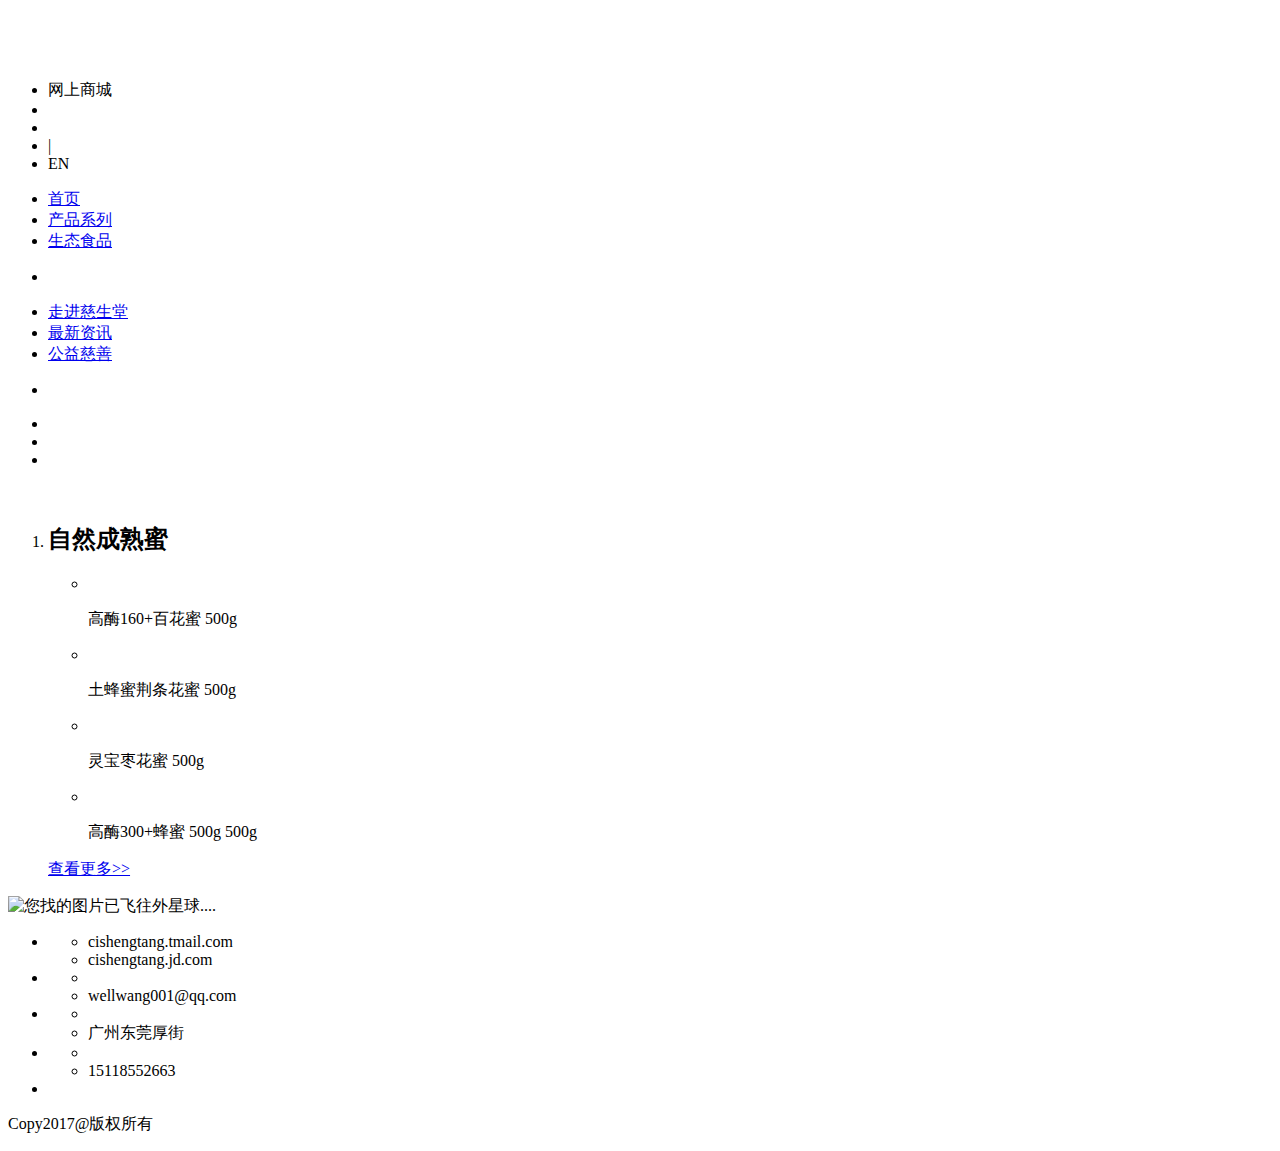
==== index.html @ 43051b07 "Create index.html" ====
<!DOCTYPE html>
<html lang="en">
<head>
    <meta charset="UTF-8">
    <title>慈生堂-官网</title>
    <link rel="stylesheet" type="text/css" href="http://yui.yahooapis.com/3.18.1/build/cssreset/cssreset-min.css">
    <link rel="stylesheet" href="css/header.css">
    <link rel="stylesheet" href="css/content.css">
    <link rel="stylesheet" href="css/footer.css">
</head>
<body>
<!--总高度 3295像素  header 高度750像素-->
    <div class="header">
            <!--logo高度为100px-->
        <div class="header-top-logo">
            <h1><img src="images/cst-logo.png" alt=""></h1>
            <div class="header-top-address">
                <ul>
                    <li>网上商城</li>
                    <li><img src="images/top-tip.png"  alt=""></li>
                    <li><img src="images/top-tip.png"  alt=""></li>
                    <li>|</li>
                    <li>EN</li>
                </ul>
            </div>
        </div>
        <!--导航标签高度51-->
        <div class="header-top-nav">
            <div class="header-top-nav-list">
                <ul>
                    <li><a href="index.html">首页</a></li>
                    <li><a href="product.html">产品系列</a></li>
                    <li><a href="food.html">生态食品</a></li>
                    <li><p><img src="images/bee.png" alt=""></p></li>
                    <li><a href="cishengtang.html">走进慈生堂</a></li>
                    <li><a href="news.html">最新资讯</a></li>
                    <li><a href="charity.html">公益慈善</a></li>
                </ul>
            </div>
        </div>
        <!--banner图高度600-->
        <div class="header-banner">
            <ul>
                <li><a href="#javascript"><img src="images/banner-1.jpg" alt=""></a></li>
                
            </ul>
            <div class="header-banner-list">
                <ul>
                    <li></li>
                    <li></li>
                    <li></li>
                </ul>
            </div>
        </div>
    </div>
<!--宽度是1195  高度是2398-->
    <div class="content">
        <div class="contentPro">
                    <div class="content-pro-info">
                        <img src="images/content-info.png" alt="">
                    </div>
                    <div class="content-pro-list">
                        <ol>
                            <li><h2>自然<span>成熟蜜</span></h2></li>
                            <div class="content-pro-list-duc">
                                <ul>
                                    <li><img src="images/pro-num1.jpg" alt=""><p>高酶160+百花蜜 500g</p></li>
                                    <li><img src="images/pro-num2.jpg" alt=""><p>土蜂蜜荆条花蜜 500g</p></li>
                                    <li><img src="images/pro-num3.jpg" alt=""><p>灵宝枣花蜜 500g</p></li>
                                    <li><img src="images/pro-num4.jpg" alt=""><p>高酶300+蜂蜜 500g 500g</p></li>
                                </ul>
                                <p><a href="#javascript">查看更多&gt;&gt;</a></p>
                            </div>
                        </ol>
                    </div>
                    <div class="content-pro-part">
                        <p><img src="images/down-banner.jpg" alt="您找的图片已飞往外星球...."></p>
                    </div>
        </div>
       
    </div>
<!--高度是166px-->
    <div class="footer">
       <div class="footer-nav">
            <ul>
                    <li>
                        <div class="footer-nav-shop">
                                <ul>
                                        <!-- 高度22px 宽度167px -->
                                        <li><span>cishengtang.tmail.com</span></li>
                                        <li><span>cishengtang.jd.com</span></li>
                                </ul>
                        </div>
                    </li>
                    <li>
                        <div class="footer-nav-email">
                            <ul>
                                <!-- 高度22px 宽度167px -->
                                <li>
                                    <img src="#" alt="">
                                </li>
                                <li>
                                    <span>wellwang001@qq.com</span>
                                </li>
                            </ul>
                        </div>
                    </li>
                    <li>
                       <div class="footer-nav-address">
                            <ul>
                                <li><img src="#" alt=""></li>
                                <li><span>广州东莞厚街</span></li>
                            </ul>
                       </div>
                    </li>
                    <li>
                        <div class="footer-nav-phone">
                            <ul>
                                <li><img src="#" alt=""></li>
                                <li><span>15118552663</span></li>
                            </ul>
                        </div>
                    </li>
                    <li><img src="images/QRCODE.PNG" alt=""></li>
                </ul>
       </div>
       <p>Copy2017@版权所有</p>
    </div>
</body>
</html>
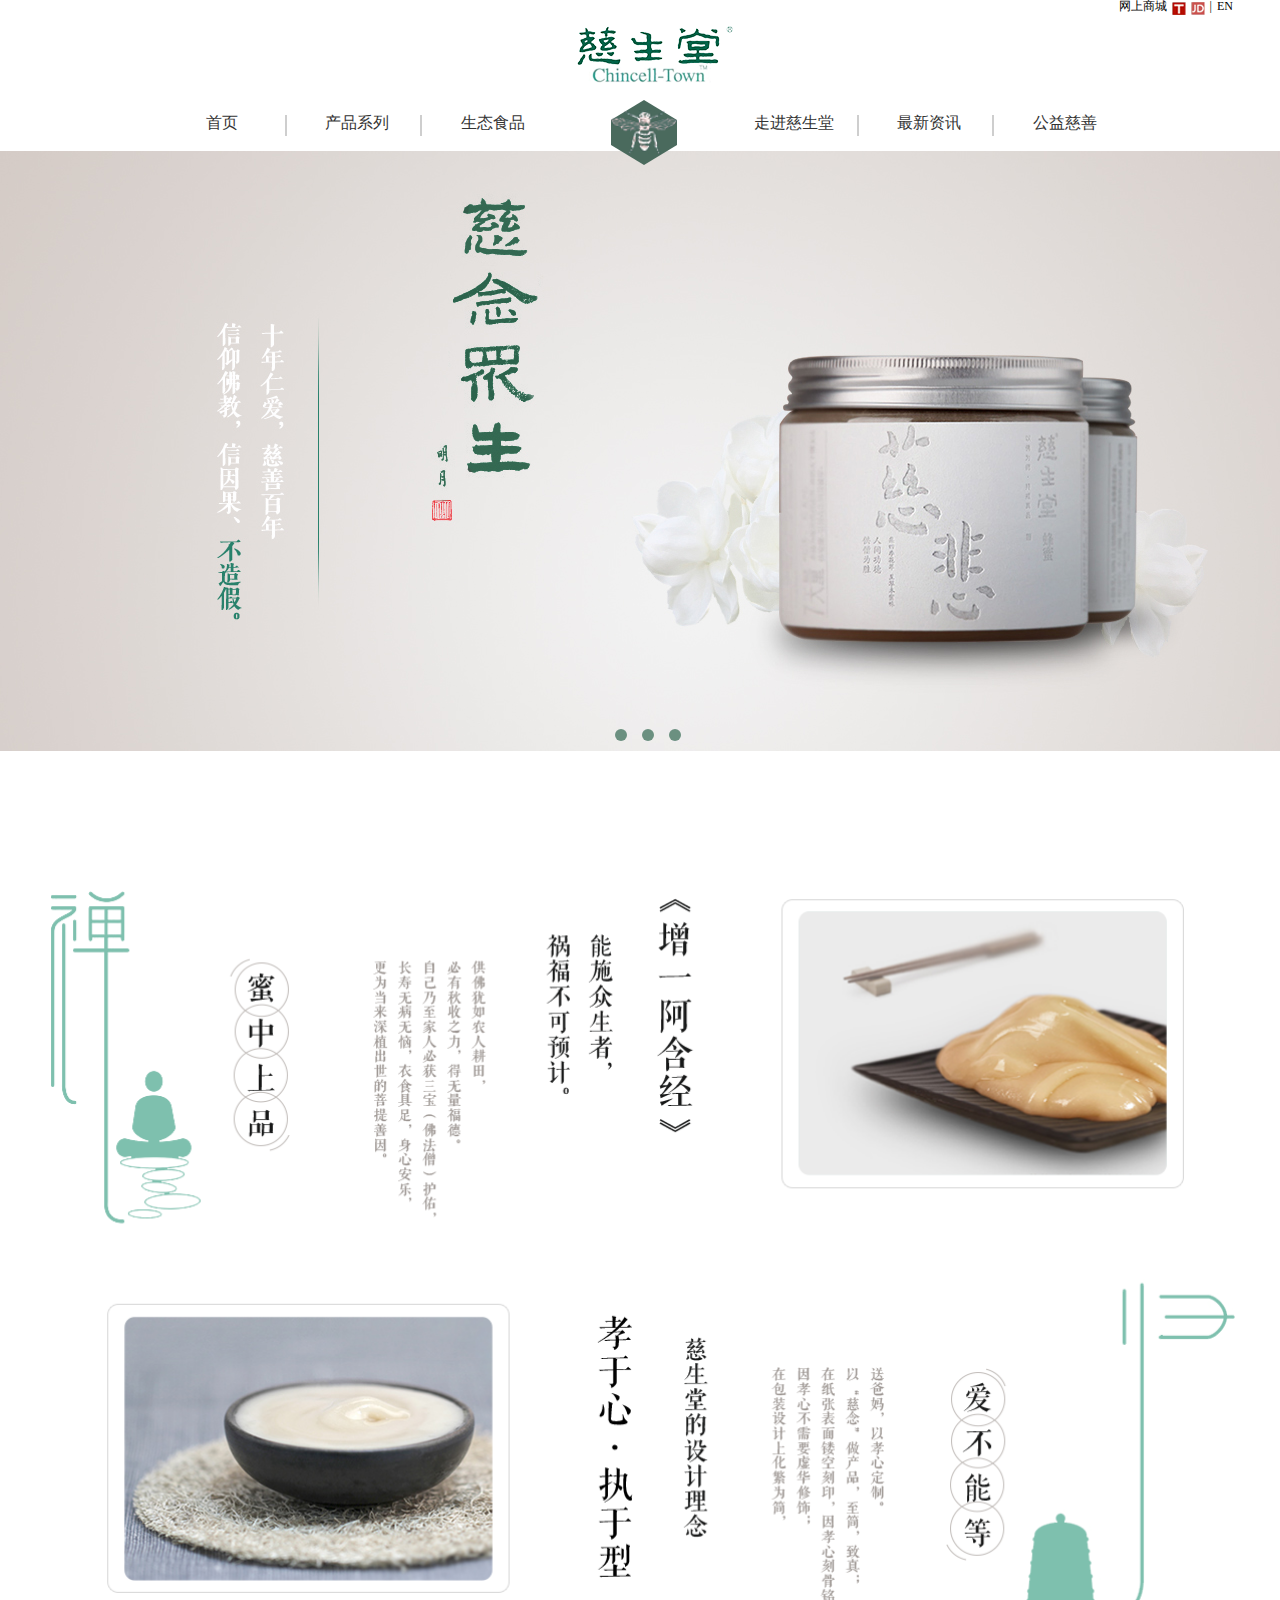
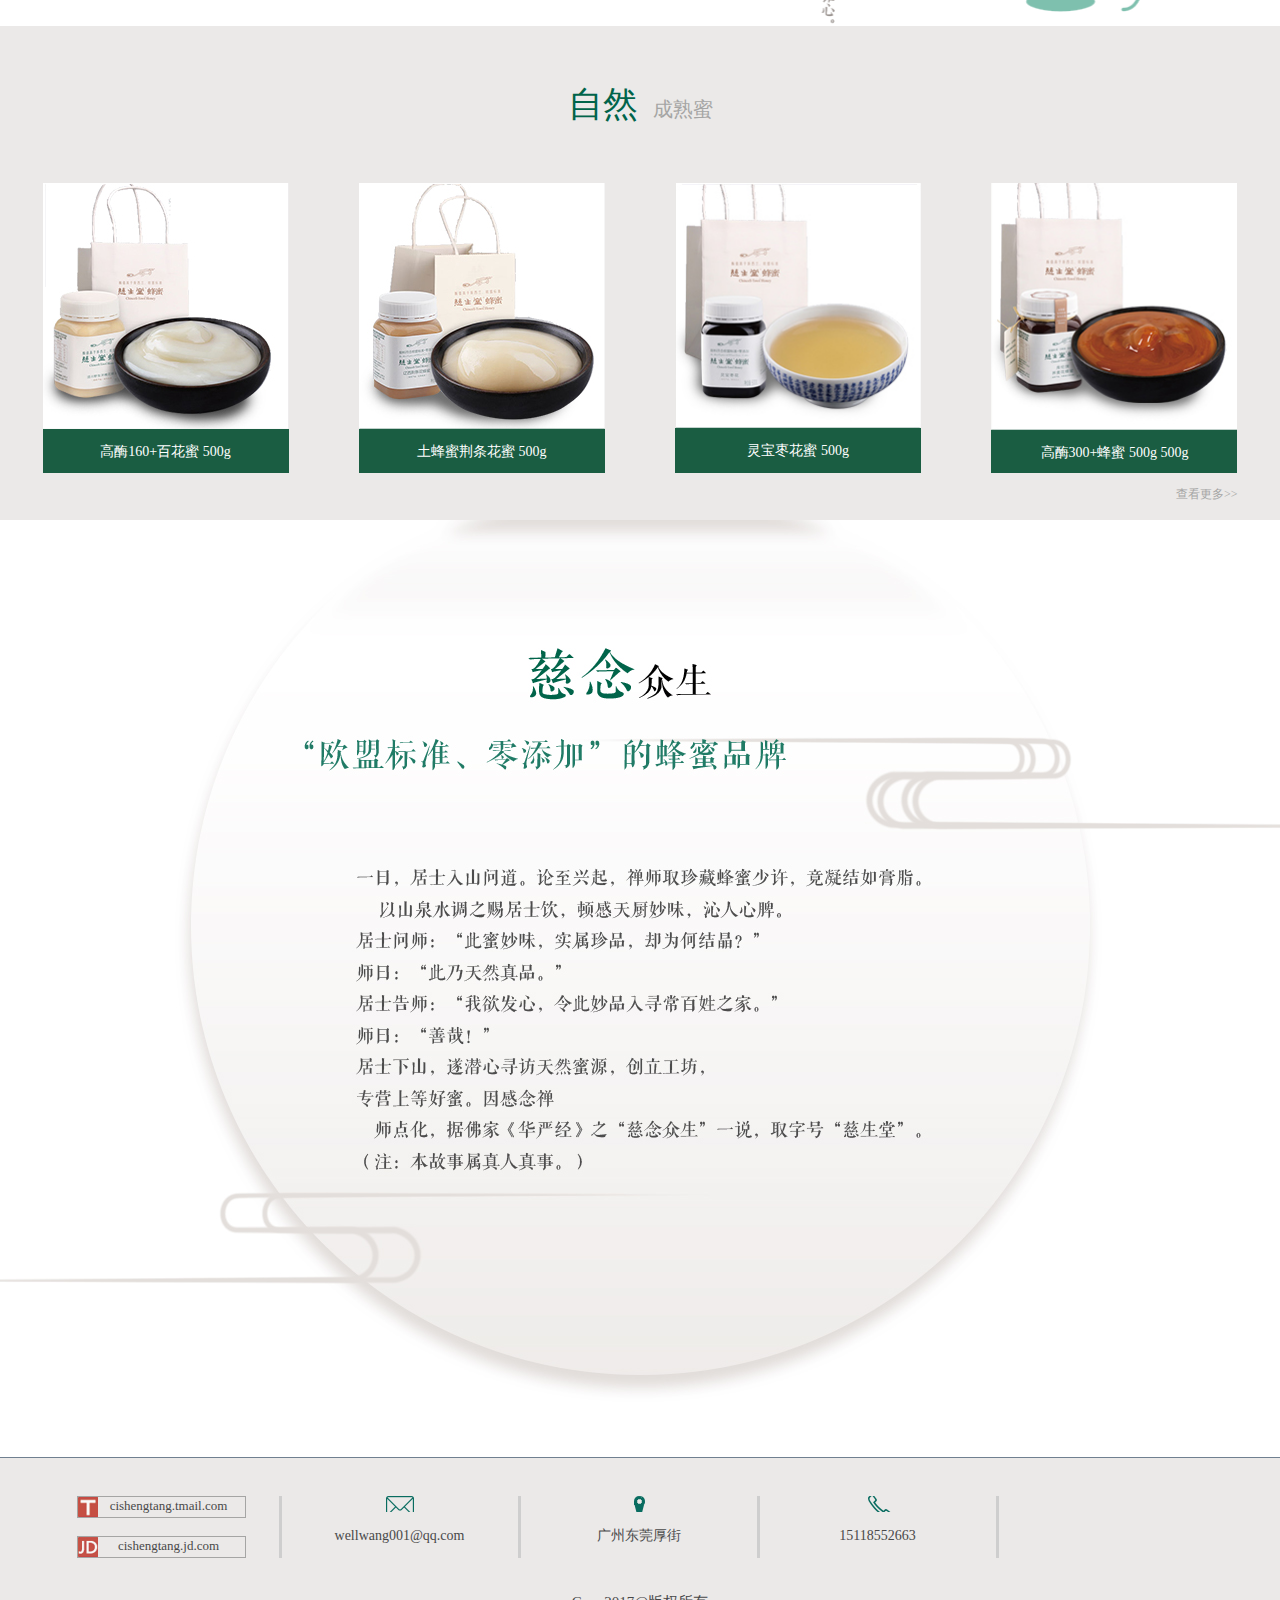
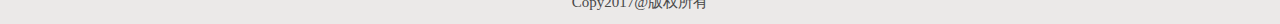
==== commit 5fd14cfc: "Update index.html" ====
--- a/index.html
+++ b/index.html
@@ -3,7 +3,7 @@
 <head>
     <meta charset="UTF-8">
     <title>慈生堂-官网</title>
-    <link rel="stylesheet" type="text/css" href="http://yui.yahooapis.com/3.18.1/build/cssreset/cssreset-min.css">
+    <link rel="stylesheet" type="text/css" href="css/base.css">
     <link rel="stylesheet" href="css/header.css">
     <link rel="stylesheet" href="css/content.css">
     <link rel="stylesheet" href="css/footer.css">
--- a/css/base.css
+++ b/css/base.css
@@ -0,0 +1,44 @@
+
+html, body, div, span, applet, object, iframe,
+h1, h2, h3, h4, h5, h6, p, blockquote, pre,
+a, abbr, acronym, address, big, cite, code,
+del, dfn, em, img, ins, kbd, q, s, samp,
+small, strike, strong, sub, sup, tt, var,
+b, u, i, center,
+dl, dt, dd, ol, ul, li,
+fieldset, form, label, legend,
+table, caption, tbody, tfoot, thead, tr, th, td,
+article, aside, canvas, details, embed,
+figure, figcaption, footer, header, hgroup,
+menu, nav, output, ruby, section, summary,
+time, mark, audio, video {
+    margin: 0;
+    padding: 0;
+    border: 0;
+    font-size: 100%;
+    font: inherit;
+    vertical-align: baseline;
+}
+/* HTML5 display-role reset for older browsers */
+article, aside, details, figcaption, figure,
+footer, header, hgroup, menu, nav, section {
+    display: block;
+}
+body {
+    line-height: 1;
+}
+ol, ul {
+    list-style: none;
+}
+blockquote, q {
+    quotes: none;
+}
+blockquote:before, blockquote:after,
+q:before, q:after {
+    content: '';
+    content: none;
+}
+table {
+    border-collapse: collapse;
+    border-spacing: 0;
+}--- a/css/header.css
+++ b/css/header.css
@@ -0,0 +1,229 @@
+a{
+    text-decoration: none;
+}
+.header{
+    width: 100%;
+    height: 750px;
+    /*height: 0.227%;*/
+    /*background-color: teal;*/
+}
+.header-top-logo{
+    width: 1195px;
+    height: 100px;
+    margin: 0 auto;
+    /*background-color: darkred;*/
+    position: relative;
+
+}
+.header-top-address {
+    width: 124px;
+    height: 16px;
+    /*background-color: yellow;*/
+    float: right;
+    overflow: hidden;
+}
+.header-top-address>ul>li{
+    font-size: 12px;
+    float: left;
+    display: inline;
+    margin-left: 5px;
+    cursor: pointer;
+}
+.header-top-address>ul>li:nth-child(2){
+    margin-top: 2px;
+}
+.header-top-address>ul>li:nth-child(3){
+    margin-top: -24px;
+}
+.header-top-logo>h1{
+    position: absolute;
+    display: inline;
+    margin-top: 26px;
+    left: 50%;
+    margin-left: -63px;
+
+}
+
+
+.header-top-nav{
+    width: 100%;
+    height: 51px;
+    /*background-color: tan;*/
+}
+.header-top-nav-list{
+    width: 1195px;
+    height: 100%;
+    /*background-color: orangered;*/
+    margin: 0 auto;
+    padding-left: 109px;
+    padding-right: 109px;
+    box-sizing: border-box;
+}
+.header-top-nav-list>ul>li{
+    float: left;
+    width: 127px;
+    height: 51px;
+    /*background-color: green;*/
+    margin-left: 8px;
+    text-align: center;
+    /*border-right: 2px solid #cecece;*/
+    /*box-sizing: border-box;*/
+}
+/* .header-top-nav-list>ul>li:hover{
+    border-bottom: 5px solid #e6a64c;
+    box-sizing: border-box;
+} */
+.header-top-nav-list>ul>li:nth-child(1):hover{
+    border-bottom: 5px solid #e6a64c;
+    box-sizing: border-box;
+}
+.header-top-nav-list>ul>li:nth-child(2):hover{
+    border-bottom: 5px solid #e6a64c;
+    box-sizing: border-box;
+}
+.header-top-nav-list>ul>li:nth-child(3):hover{
+    border-bottom: 5px solid #e6a64c;
+    box-sizing: border-box;
+}
+.header-top-nav-list>ul>li:nth-child(5):hover{
+    border-bottom: 5px solid #e6a64c;
+    box-sizing: border-box;
+}
+.header-top-nav-list>ul>li:nth-child(6):hover{
+    border-bottom: 5px solid #e6a64c;
+    box-sizing: border-box;
+}
+.header-top-nav-list>ul>li:nth-child(7):hover{
+    border-bottom: 5px solid #e6a64c;
+    box-sizing: border-box;
+}
+.header-top-nav-list>ul>li>a{
+    display: inline-block;
+    width: 100%;
+    height: 21px;
+    margin-top: 15px;
+    border-right: 2px solid #cecece;
+    box-sizing: border-box;
+    color: #333333;
+}
+.header-top-nav-list>ul>li:nth-child(3)>a{
+    border-right: 0 solid red;
+}
+.header-top-nav-list>ul>li:nth-child(7)>a{
+    border-right: 0 solid red;
+}
+.header-top-nav-list>ul>li:nth-child(4){
+    width: 159px;
+    height: 51px;
+    /*background-color: rebeccapurple;*/
+
+
+}
+.header-top-nav-list>ul>li:nth-child(4)>p{
+    width: 66px;
+    height: 25px;
+    background: #4a6a5d;
+    position: relative;
+    left: 50%;
+    margin-left: -33px;
+    margin-top: 20px;
+
+}
+.header-top-nav-list>ul>li:nth-child(4)>p>img{
+    width: 100%;
+    margin-top: -10px;
+    z-index: 995;
+    position: relative;
+}
+.header-top-nav-list>ul>li:nth-child(4)>p:before{
+    content: "";
+    position: absolute;
+    top: -20px;
+    left: 0;
+    width: 0;
+    height: 0;
+    border-left: 33px solid transparent;
+    border-right: 33px solid transparent;
+    border-bottom: 20px solid #4a6a5d;
+
+}
+.header-top-nav-list>ul>li:nth-child(4)>p:after{
+    content: "";
+    position: absolute;
+    bottom: -20px;
+    left: 0;
+    width: 0;
+    height: 0;
+    border-left: 33px solid transparent;
+    border-right: 33px solid transparent;
+    border-top: 20px solid #4a6a5d;
+
+
+}
+/* 代码写6边形 */
+/*#hexagon {*/
+    /*width: 100px;*/
+    /*height: 55px;*/
+    /*background: red;*/
+    /*position: relative;*/
+/*}*/
+/*#hexagon:before {*/
+    /*content: "";*/
+    /*position: absolute;*/
+    /*top: -25px;*/
+    /*left: 0;*/
+    /*width: 0;*/
+    /*height: 0;*/
+    /*border-left: 50px solid transparent;*/
+    /*border-right: 50px solid transparent;*/
+    /*border-bottom: 25px solid red;*/
+/*}*/
+/*#hexagon:after {*/
+    /*content: "";*/
+    /*position: absolute;*/
+    /*bottom: -25px;*/
+    /*left: 0;*/
+    /*width: 0;*/
+    /*height: 0;*/
+    /*border-left: 50px solid transparent;*/
+    /*border-right: 50px solid transparent;*/
+    /*border-top: 25px solid red;*/
+/*}*/
+.header-banner{
+    width: 100%;
+    height: 600px;
+    background-color: indianred;
+}
+.header-banner>ul>li{
+    text-align: center;
+}
+.header-banner>ul>li>a>img{
+    height: 100%;
+    margin: 0 -100%;
+}
+.header-banner-list{
+    width: 81px;
+    height: 12px;
+    position: relative;
+    margin: 0 auto;
+      z-index: 3;
+   
+}
+.header-banner-list>ul{
+    position: absolute;
+    bottom: 25px;
+}
+.header-banner-list>ul>li{
+    width: 12px;
+    height: 12px;
+    float: left;
+    margin-left: 15PX;
+    background-color: #6b9080;
+    border-radius: 50%;
+    cursor: pointer;
+  
+}
+.header-banner-list>ul>li:hover{
+    border:2px solid #e6a64c;
+    box-sizing: border-box;
+}--- a/css/content.css
+++ b/css/content.css
@@ -0,0 +1,102 @@
+.content{
+    width: 100%;
+    height: 2308px;
+    background-color:thistle;
+   
+}
+.contentPro{
+    width: 100%;
+    height: 738px;
+    background-color: white;
+    height: 947px;
+}
+/* 顶部高度100px 图片高度738px */
+.content-pro-info{
+    width: 1195px;
+    height: 876px;
+    background-color: #fff;
+    margin: 0 auto;
+}
+.content-pro-info>img{
+    width: 100%;
+    margin-top: 100px;
+}
+.content-pro-list{
+    width: 100%;
+    height: 494px;
+    background-color:#ebe9e8;
+}
+.content-pro-list>ol{
+  width: 1195px;
+  height: 494px;
+  /* background-color: saddlebrown; */
+  margin: 0 auto;
+}
+.content-pro-list>ol>li{
+    width: 1195px;
+    height: 157px;
+    /* background-color: rebeccapurple; */
+    text-align: center;
+}
+.content-pro-list>ol>li>h2{
+    font-size: 35px;
+    line-height: 157px;
+    color: #00644a;
+    display: inline-block;
+    margin: 0 -100%;
+}
+.content-pro-list>ol>li>h2>span{
+    font-size: 20px;
+    margin-left: 15px;
+    color: #a5a5a4;
+}
+.content-pro-list-duc{
+    width: 1195px;
+    height: 337px;
+    /* background-color:royalblue; */
+}
+.content-pro-list-duc>ul{
+    display: flex;
+    justify-content: space-between;
+}
+.content-pro-list-duc>ul>li{
+    width: 246px;
+    height: 290px;
+    background-color: #1a5d42;
+    float: left;
+}
+.content-pro-list-duc>ul>li>img{
+    width: 100%;
+
+}
+.content-pro-list-duc>ul>li>p{
+    color: white;
+    font-size: 14px;
+    text-align: center;
+    bottom: 10px;
+    line-height: 40px;
+}
+.content-pro-list-duc>p{
+    font-size: 12px;
+    float:right;
+    margin-top: 15px;
+    bottom: 5px
+  
+}
+.content-pro-list-duc>p>a{
+    color: #a5a5a4;
+}
+/* 下面广告部分 */
+.content-pro-part{
+    width: 100%;
+    height: 938px;
+    background-color: slategray;
+
+}
+.content-pro-part>p{
+    text-align: center;
+}
+.content-pro-part>p>img{
+    height: 100%;
+    margin: 0 -100%;
+}--- a/css/footer.css
+++ b/css/footer.css
@@ -0,0 +1,116 @@
+.footer{
+
+    width: 100%;
+    height: 166px;
+    background-color: #ebe9e8;
+    text-align: center;
+}
+.footer>p{
+    font-size: 15px;
+    color: #484848;
+}
+.footer-nav{
+    width: 1195px;
+    height: 137px;
+    /* background-color: rebeccapurple; */
+    margin: 0 auto;
+    
+}
+.footer-nav>ul>li{
+    width: 239px;
+    height: 62px;
+    /* background-color:turquoise; */
+    float: left;
+    border-right: 3px solid #cecece;
+    box-sizing: border-box;
+    margin-top: 37.5px;
+}
+.footer-nav>ul>li:nth-child(2)>p{
+    background: url(../images/address.png) no-repeat 0 0;
+}
+
+
+
+.footer-nav-shop{
+    width: 236px;
+    height: 62px;
+    /* background-color:tomato; */
+}
+.footer-nav-shop>ul>li{
+    width: 167px;
+    height: 20px;
+    border: 1px solid #a5a5a4;
+   
+}
+.footer-nav>ul>li:nth-child(5){
+    width: 236px;
+    height: 100px;
+    border-right: none;
+    margin-top: 18.5px;
+}
+.footer-nav>ul>li:nth-child(5)>img{
+    height: 100%;
+}
+.footer-nav-shop>ul>li:nth-child(1){
+    width: 167px;
+    height: 20px;
+    text-align: center;
+    background: url(../images/down-tip.png) no-repeat;
+    margin-left: 34px;
+}
+.footer-nav-shop>ul>li:nth-child(1)>span{
+    width: 167px;
+    height: 20px;
+    font-size: 13px;
+    color: #484848;
+    line-height: 17px;
+    margin-bottom: 3px;
+    margin-left: 15px;
+}
+.footer-nav-shop>ul>li:nth-child(2){
+    width: 167px;
+    height: 20px;
+    text-align: center;
+    background: url(../images/down-tip.png) no-repeat 0 -26px;
+    margin-top: 18px;
+    margin-left: 34px;
+}
+.footer-nav-shop>ul>li:nth-child(2)>span{
+    width: 167px;
+    height: 20px;
+    font-size: 13px;
+    color: #484848;
+    line-height: 17px;
+    margin-bottom: 3px;
+    margin-left: 15px;
+}
+.footer-nav-email>ul>li:nth-child(1){
+   margin-left: 104px;
+   margin-bottom: 15px;
+   margin-top: 0px;
+    background: url(../images/adress.png) no-repeat 0 -38px ;
+}
+.footer ul li span{
+     color: #484848;
+}
+.footer-nav-email>ul>li:nth-child(2)>span{
+    font-size: 14px;
+   
+}
+.footer-nav-address>ul>li:nth-child(1){
+    background: url(../images/adress.png) no-repeat 0 0;
+    margin-left: 104px;
+   margin-bottom: 15px;
+    
+}
+.footer-nav-address>ul>li:nth-child(2)>span{
+    font-size: 14px;
+}
+.footer-nav-phone>ul>li:nth-child(1){
+    background: url(../images/adress.png) no-repeat 0 -67px;
+    margin-left: 104px;
+   margin-bottom: 15px;
+}
+.footer-nav-phone>ul>li:nth-child(2)>span{
+    font-size: 14px;
+}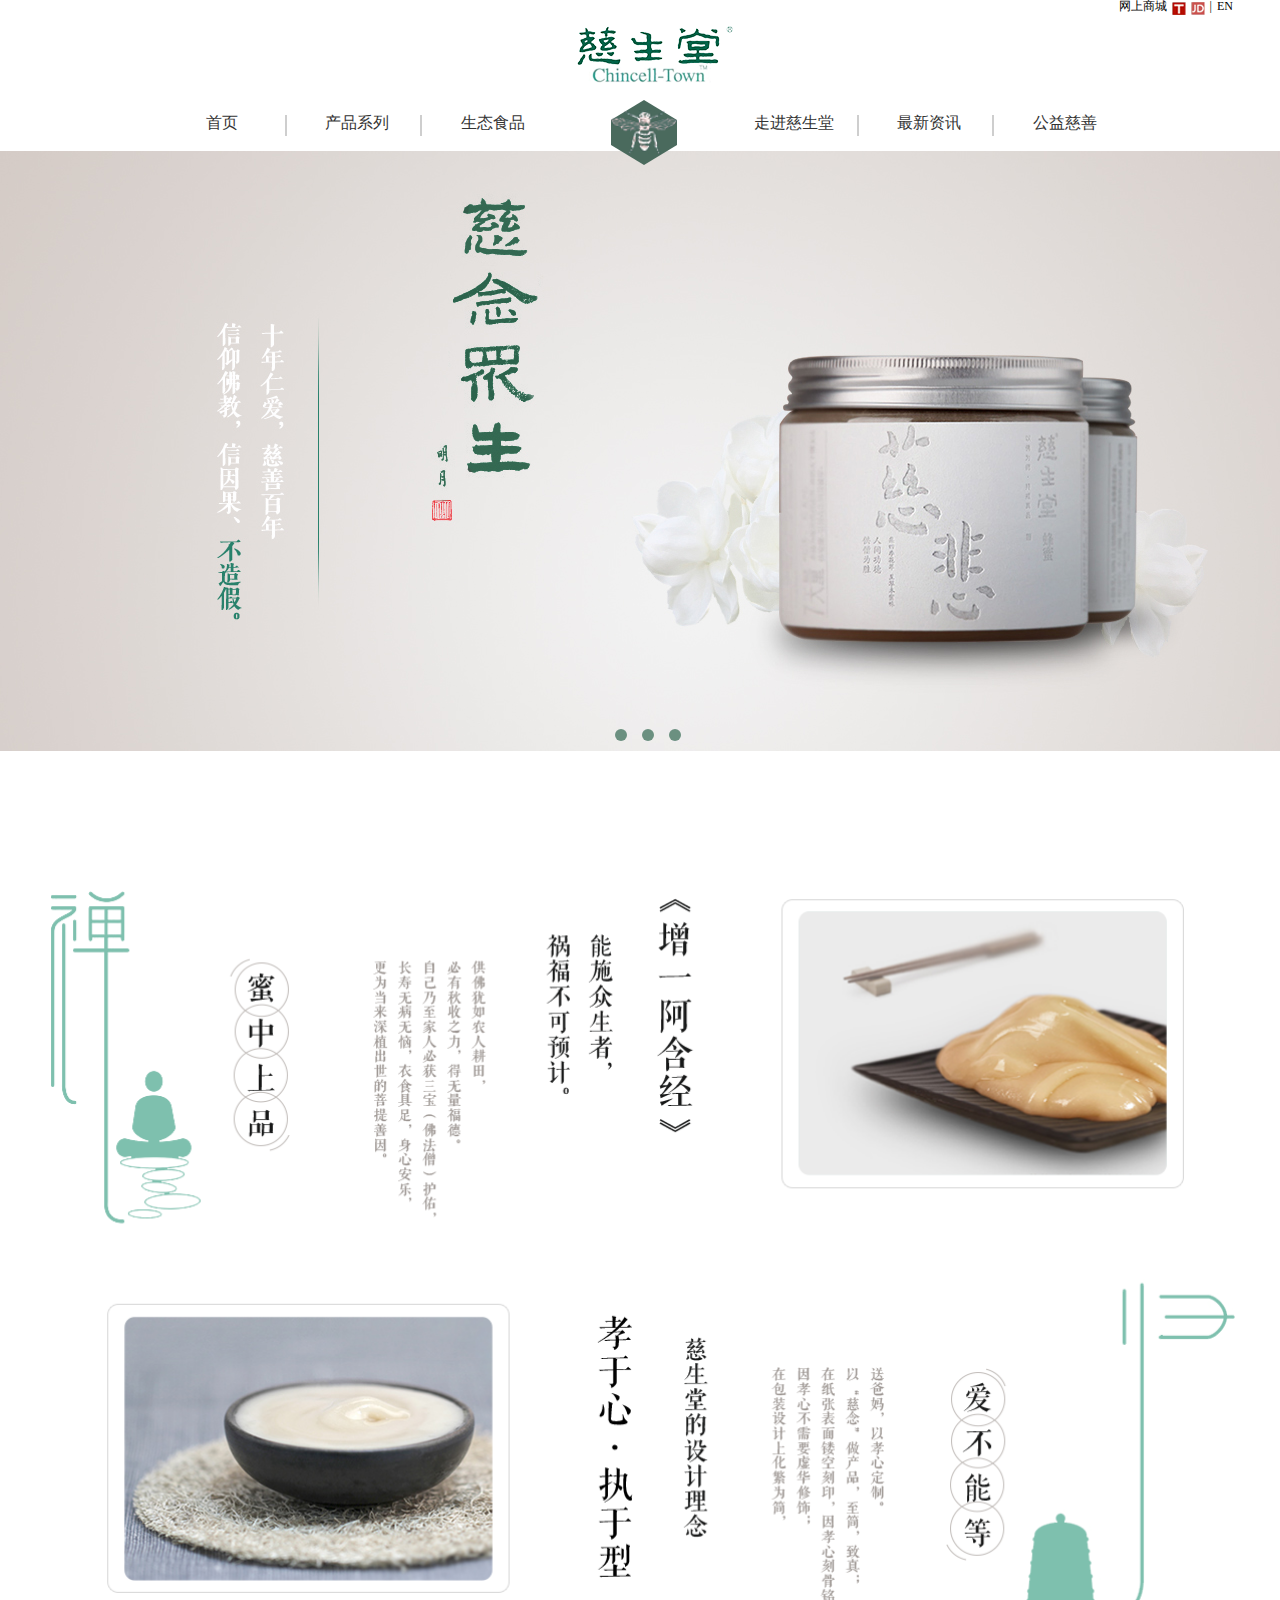
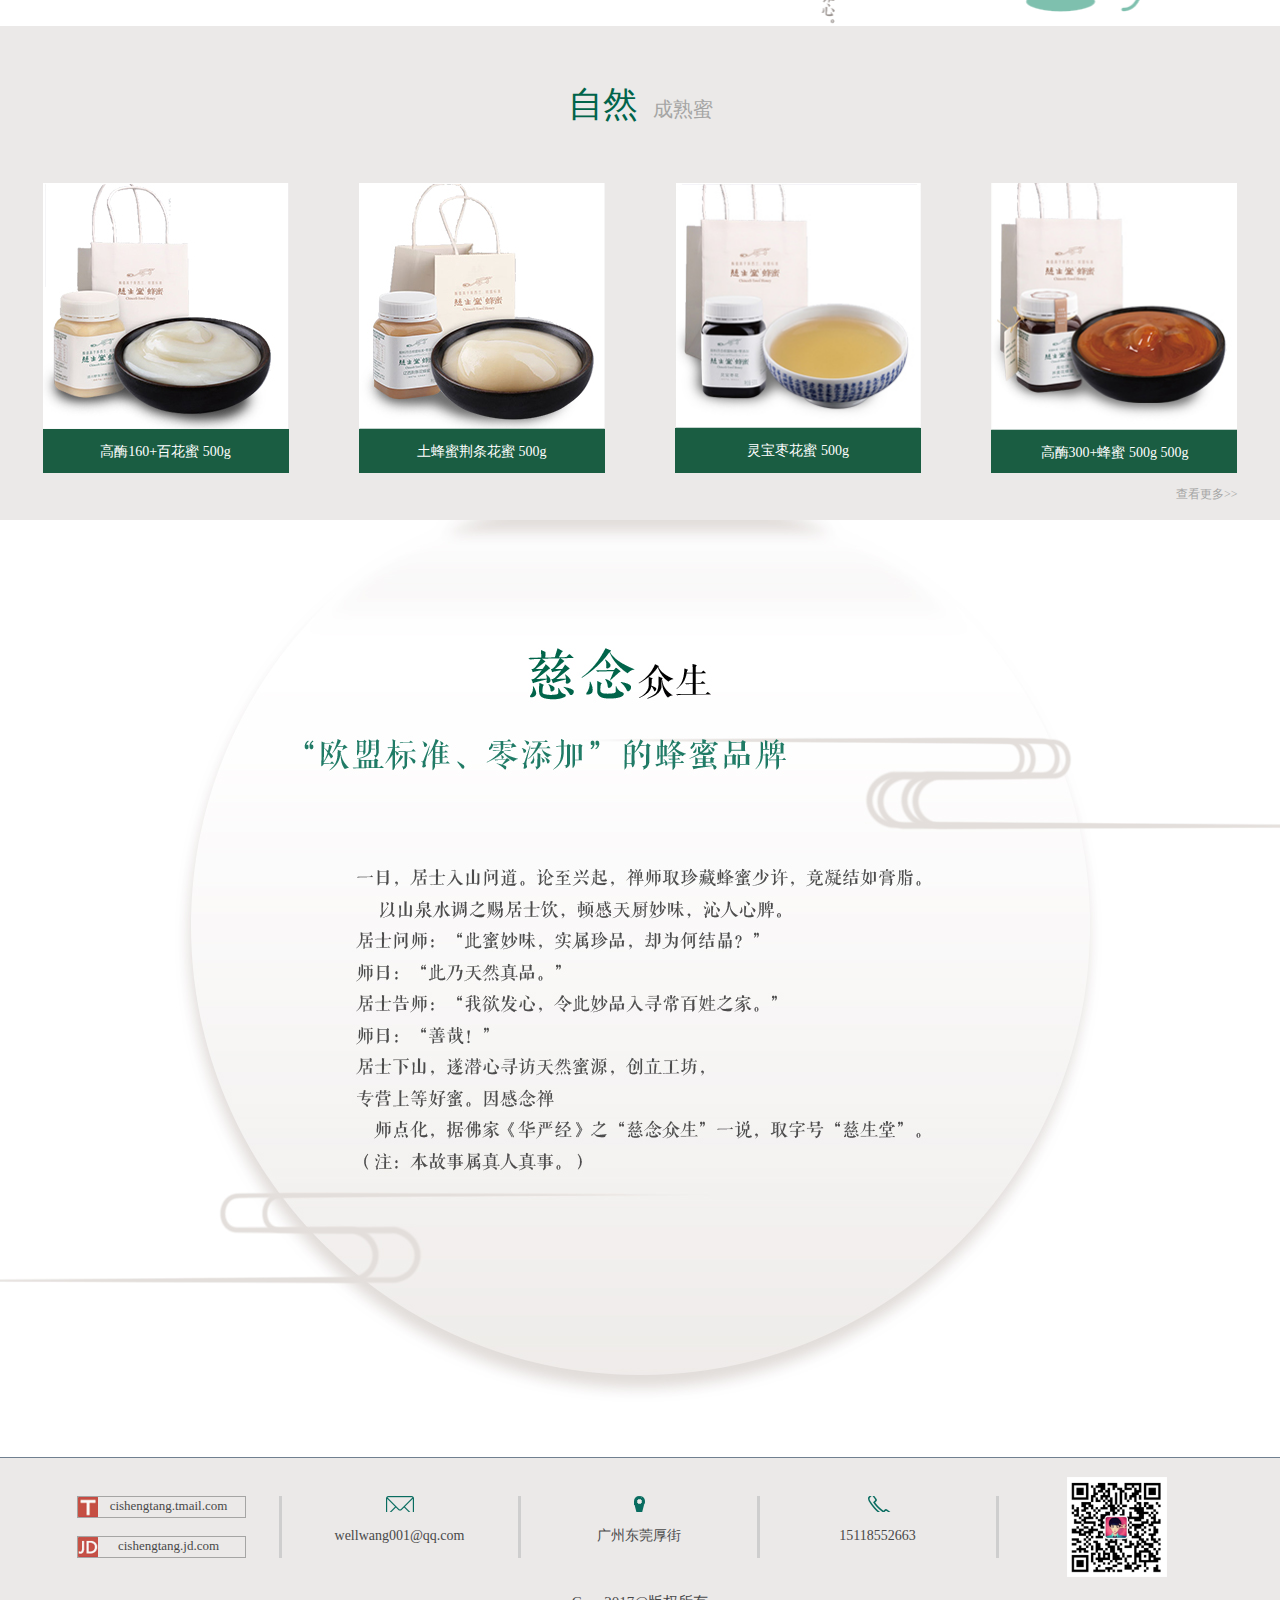
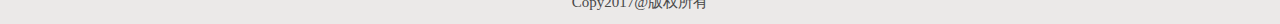
==== commit 23ef1cdd: "Update index.html" ====
--- a/index.html
+++ b/index.html
@@ -121,7 +121,7 @@
                             </ul>
                         </div>
                     </li>
-                    <li><img src="images/QRCODE.PNG" alt=""></li>
+                    <li><img src="images/qrcode.png" alt=""></li>
                 </ul>
        </div>
        <p>Copy2017@版权所有</p>
